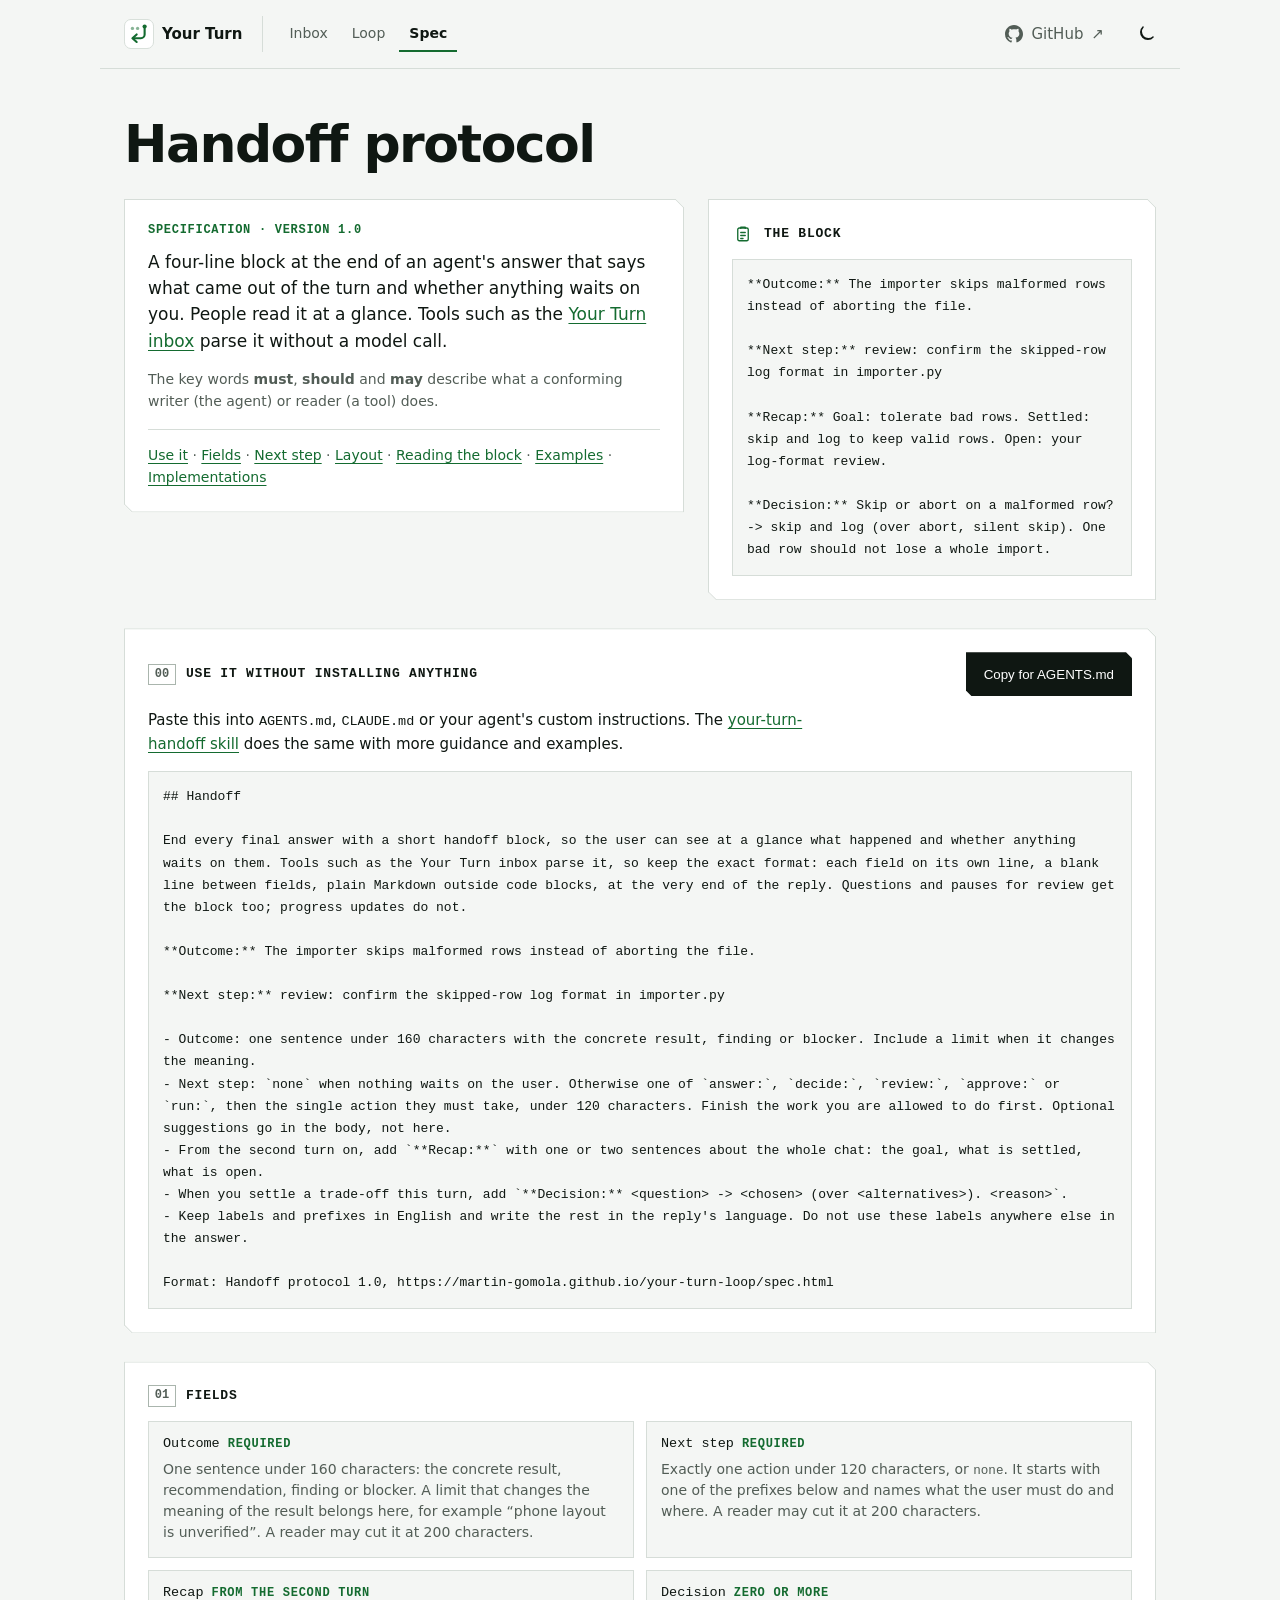
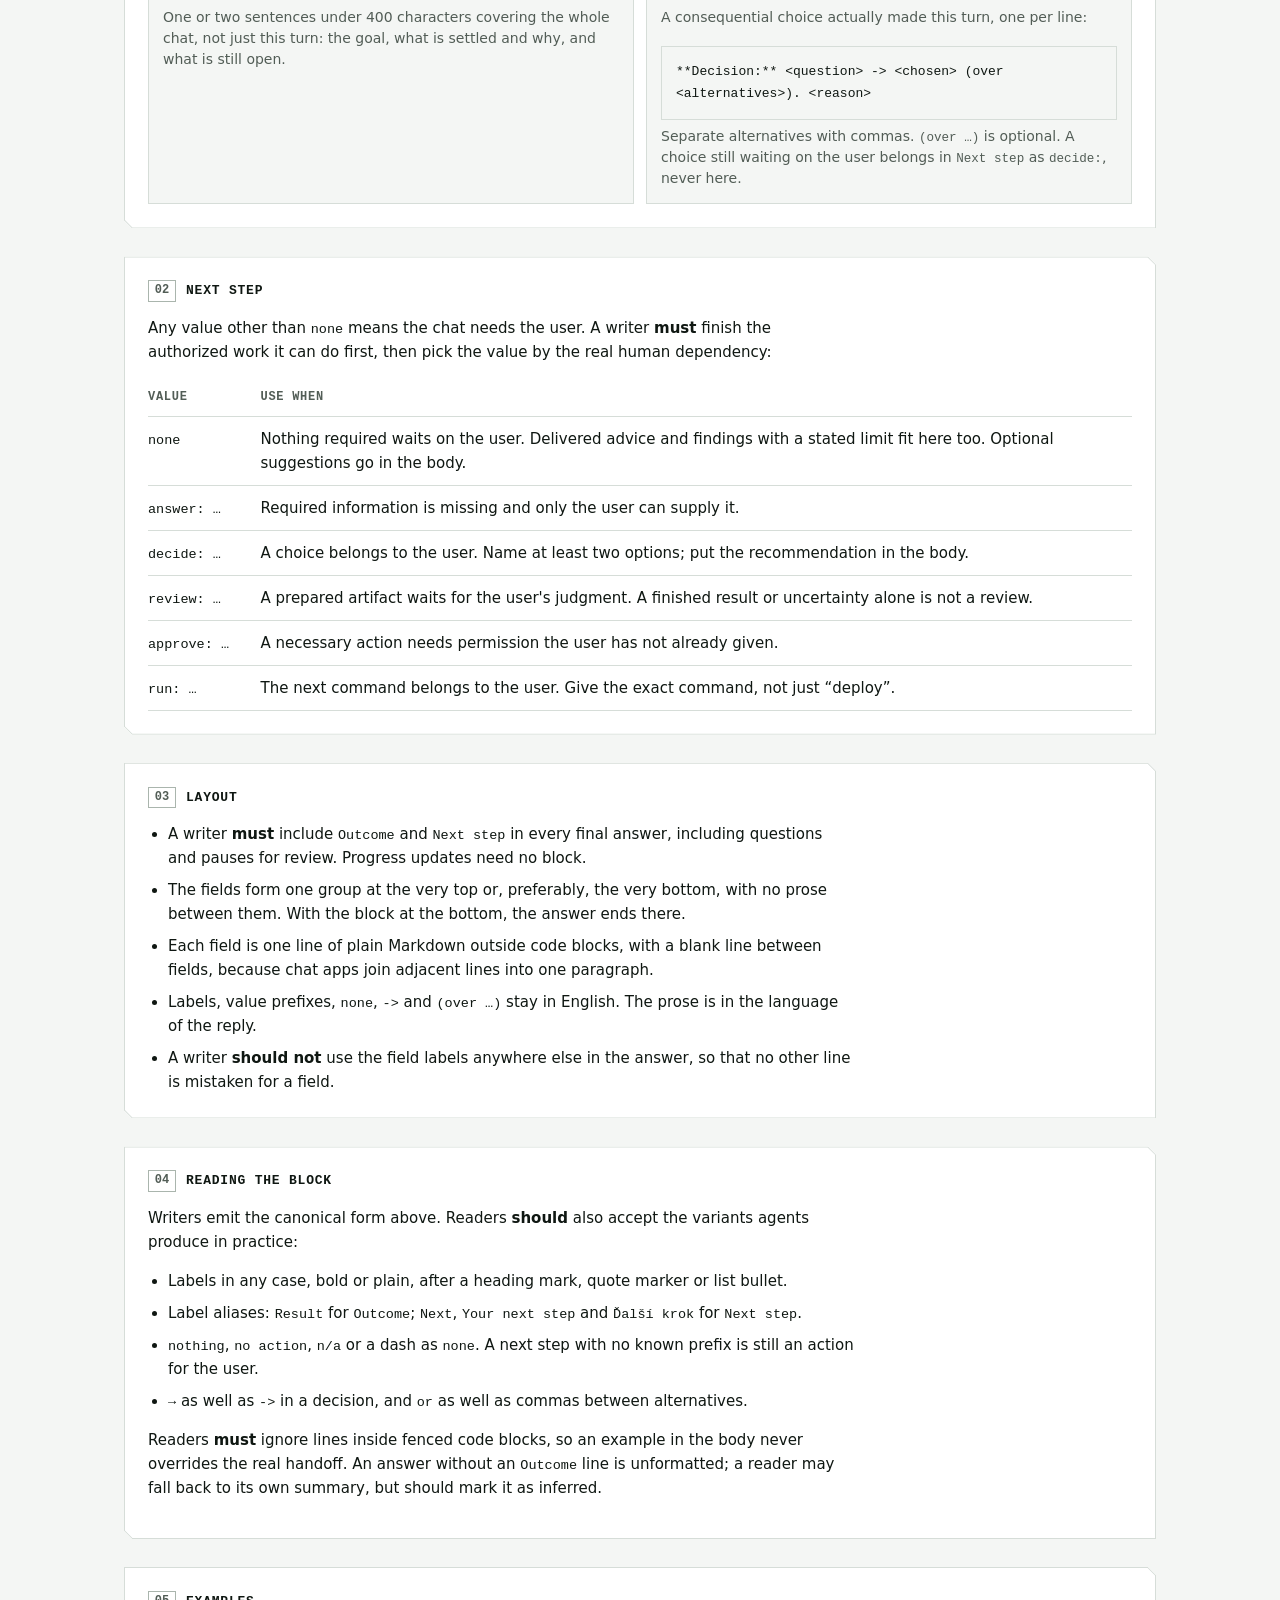
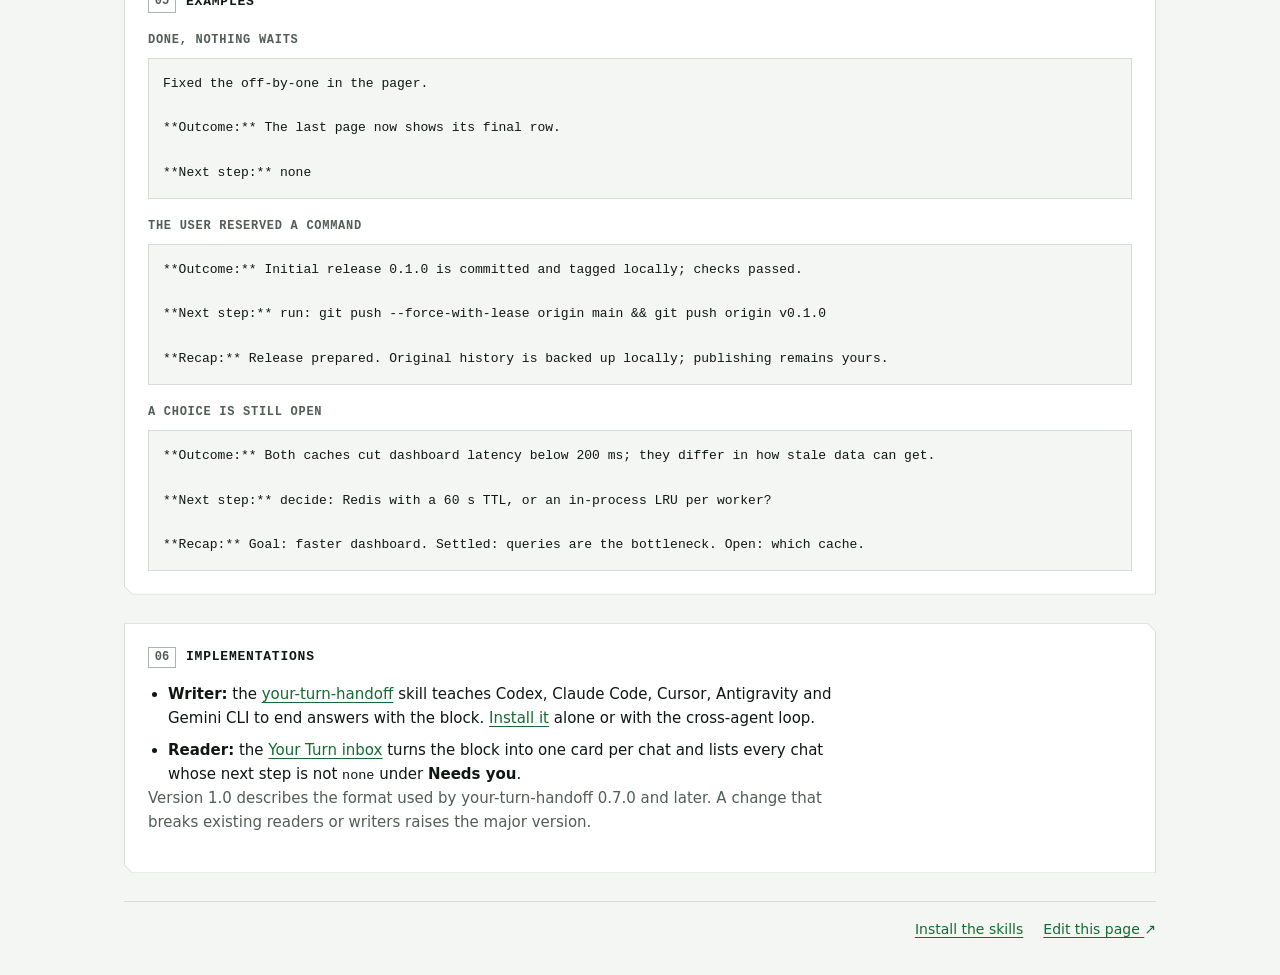
==== site/spec.html @ 4820e1c3 "feat(site): align product page and spec with unified sharp HUD layout" ====
<!doctype html>
<html lang="en">
<meta charset="utf-8">
<meta name="viewport" content="width=device-width,initial-scale=1">
<meta name="color-scheme" content="light dark">
<meta name="description" content="The handoff protocol: an Outcome, Next step, Recap and Decision block that ends an AI coding agent's answer, for people and for tools.">
<title>Handoff protocol · Your Turn Loop</title>
<script>try{document.documentElement.dataset.theme=localStorage.getItem('theme')||(matchMedia('(prefers-color-scheme: dark)').matches?'dark':'light')}catch{document.documentElement.dataset.theme='light'}</script>
<link rel="icon" href="icon.svg" type="image/svg+xml">
<link rel="stylesheet" href="style.css?v=2">
<script type="module" src="theme.mjs?v=1"></script>
<script type="module" src="spec.mjs?v=1"></script>
<body>
<!-- GitHub mark from Primer Octicons; license in third-party/primer-octicons-MIT.txt. -->
<header>
  <a class="brand" href="https://martin-gomola.github.io/your-turn/" aria-label="Your Turn">
    <svg class="brand-icon" viewBox="0 0 64 64" aria-hidden="true"><rect class="brand-icon__tile" x="1" y="1" width="62" height="62" rx="14"/><g class="brand-icon__queue"><circle cx="18" cy="20" r="3.5"/><circle cx="29" cy="20" r="3.5"/></g><path class="brand-icon__route" d="M44 16v17c0 4.418-3.582 8-8 8H20"/><path class="brand-icon__route" d="m27 33-9 8 9 8"/><circle class="brand-icon__active" cx="44" cy="16" r="4.5"/></svg>
    <span>Your Turn</span>
  </a>
  <nav class="site-nav" aria-label="Product parts">
    <a href="https://martin-gomola.github.io/your-turn/">Inbox</a>
    <a href="./">Loop</a>
    <a href="spec.html" aria-current="page">Spec</a>
  </nav>
  <a class="repo" href="https://github.com/martin-gomola/your-turn-loop" aria-label="Your Turn Loop on GitHub"><svg class="github-mark" viewBox="0 0 16 16" aria-hidden="true"><path d="M6.766 11.328c-2.063-.25-3.516-1.734-3.516-3.656 0-.781.281-1.625.75-2.188-.203-.515-.172-1.609.063-2.062.625-.078 1.468.25 1.968.703.594-.187 1.219-.281 1.985-.281.765 0 1.39.094 1.953.265.484-.437 1.344-.765 1.969-.687.218.422.25 1.515.046 2.047.5.593.766 1.39.766 2.203 0 1.922-1.453 3.375-3.547 3.64.531.344.89 1.094.89 1.954v1.625c0 .468.391.734.86.547C13.781 14.359 16 11.53 16 8.03 16 3.61 12.406 0 7.984 0 3.563 0 0 3.61 0 8.031a7.88 7.88 0 0 0 5.172 7.422c.422.156.828-.125.828-.547v-1.25c-.219.094-.5.156-.75.156-1.031 0-1.64-.562-2.078-1.609-.172-.422-.36-.672-.719-.719-.187-.015-.25-.093-.25-.187 0-.188.313-.328.625-.328.453 0 .844.281 1.25.86.313.452.64.655 1.031.655s.641-.14 1-.5c.266-.265.47-.5.657-.656"/></svg><span>GitHub</span><span aria-hidden="true">↗</span></a>
  <button id="theme-toggle" class="theme-toggle" type="button" aria-label="Switch to dark theme" title="Switch to dark theme"><svg aria-hidden="true" viewBox="0 0 24 24"><path d="M20.5 15.5A8.5 8.5 0 0 1 8.5 3.5a8.5 8.5 0 1 0 12 12Z"/></svg></button>
</header>
<main class="spec">
  <h1>Handoff protocol</h1>
  <div class="workspace">
    <section class="hud-panel spec-intro" aria-label="About this specification">
      <p class="flow-kicker">Specification · version 1.0</p>
      <p class="spec-lead">A four-line block at the end of an agent's answer that says what came out of the turn and whether anything waits on you. People read it at a glance. Tools such as the <a href="https://github.com/martin-gomola/your-turn">Your Turn inbox</a> parse it without a model call.</p>
      <p class="spec-note">The key words <strong>must</strong>, <strong>should</strong> and <strong>may</strong> describe what a conforming writer (the agent) or reader (a tool) does.</p>
      <nav class="spec-toc" aria-label="On this page">
    <a href="#use">Use it</a> · <a href="#fields">Fields</a> · <a href="#next-step">Next step</a> · <a href="#layout">Layout</a> · <a href="#reading">Reading the block</a> · <a href="#examples">Examples</a> · <a href="#implementations">Implementations</a>
  </nav>
    </section>
    <section class="hud-panel spec-example" aria-labelledby="example-title">
      <div class="result-title">
        <span class="result-icon" aria-hidden="true"><svg viewBox="0 0 24 24" fill="none" stroke="currentColor" stroke-width="1.8" stroke-linecap="round" stroke-linejoin="round"><rect x="5" y="4" width="14" height="17" rx="2"/><path d="M9 4.5V3h6v1.5M9 10h6M9 14h6M9 18h3"/></svg></span>
        <h2 id="example-title">The block</h2>
      </div>
      <pre tabindex="0" aria-label="Example handoff block">**Outcome:** The importer skips malformed rows instead of aborting the file.

**Next step:** review: confirm the skipped-row log format in importer.py

**Recap:** Goal: tolerate bad rows. Settled: skip and log to keep valid rows. Open: your log-format review.

**Decision:** Skip or abort on a malformed row? -> skip and log (over abort, silent skip). One bad row should not lose a whole import.</pre>
    </section>
  </div>
  <section class="hud-panel spec-section spec-adopt" id="use" aria-labelledby="use-title">
    <div class="result-heading">
      <h2 class="field-label" id="use-title"><span class="field-step" aria-hidden="true">00</span><span>Use it without installing anything</span></h2>
      <button id="copy-snippet" type="button">Copy for AGENTS.md</button>
    </div>
    <p>Paste this into <code>AGENTS.md</code>, <code>CLAUDE.md</code> or your agent's custom instructions. The <a href="./">your-turn-handoff skill</a> does the same with more guidance and examples.</p>
    <pre id="snippet" tabindex="0" aria-label="Handoff instructions for AGENTS.md">## Handoff

End every final answer with a short handoff block, so the user can see at a glance what happened and whether anything waits on them. Tools such as the Your Turn inbox parse it, so keep the exact format: each field on its own line, a blank line between fields, plain Markdown outside code blocks, at the very end of the reply. Questions and pauses for review get the block too; progress updates do not.

**Outcome:** The importer skips malformed rows instead of aborting the file.

**Next step:** review: confirm the skipped-row log format in importer.py

- Outcome: one sentence under 160 characters with the concrete result, finding or blocker. Include a limit when it changes the meaning.
- Next step: `none` when nothing waits on the user. Otherwise one of `answer:`, `decide:`, `review:`, `approve:` or `run:`, then the single action they must take, under 120 characters. Finish the work you are allowed to do first. Optional suggestions go in the body, not here.
- From the second turn on, add `**Recap:**` with one or two sentences about the whole chat: the goal, what is settled, what is open.
- When you settle a trade-off this turn, add `**Decision:** &lt;question&gt; -&gt; &lt;chosen&gt; (over &lt;alternatives&gt;). &lt;reason&gt;`.
- Keep labels and prefixes in English and write the rest in the reply's language. Do not use these labels anywhere else in the answer.

Format: Handoff protocol 1.0, https://martin-gomola.github.io/your-turn-loop/spec.html</pre>
    <p id="copy-status" class="spec-note" role="status" aria-live="polite"></p>
  </section>
  <section class="hud-panel spec-section" id="fields" aria-labelledby="fields-title">
    <h2 class="field-label" id="fields-title"><span class="field-step" aria-hidden="true">01</span><span>Fields</span></h2>
    <div class="spec-fields">
      <article>
        <h3><code>Outcome</code> <span class="spec-badge">required</span></h3>
        <p>One sentence under 160 characters: the concrete result, recommendation, finding or blocker. A limit that changes the meaning of the result belongs here, for example “phone layout is unverified”. A reader may cut it at 200 characters.</p>
      </article>
      <article>
        <h3><code>Next step</code> <span class="spec-badge">required</span></h3>
        <p>Exactly one action under 120 characters, or <code>none</code>. It starts with one of the prefixes below and names what the user must do and where. A reader may cut it at 200 characters.</p>
      </article>
      <article>
        <h3><code>Recap</code> <span class="spec-badge">from the second turn</span></h3>
        <p>One or two sentences under 400 characters covering the whole chat, not just this turn: the goal, what is settled and why, and what is still open.</p>
      </article>
      <article>
        <h3><code>Decision</code> <span class="spec-badge">zero or more</span></h3>
        <p>A consequential choice actually made this turn, one per line:</p>
        <pre>**Decision:** &lt;question&gt; -&gt; &lt;chosen&gt; (over &lt;alternatives&gt;). &lt;reason&gt;</pre>
        <p>Separate alternatives with commas. <code>(over …)</code> is optional. A choice still waiting on the user belongs in <code>Next step</code> as <code>decide:</code>, never here.</p>
      </article>
    </div>
  </section>

  <section class="hud-panel spec-section" id="next-step" aria-labelledby="next-title">
    <h2 class="field-label" id="next-title"><span class="field-step" aria-hidden="true">02</span><span>Next step</span></h2>
    <p>Any value other than <code>none</code> means the chat needs the user. A writer <strong>must</strong> finish the authorized work it can do first, then pick the value by the real human dependency:</p>
    <table class="spec-table">
      <thead><tr><th scope="col">Value</th><th scope="col">Use when</th></tr></thead>
      <tbody>
        <tr><td><code>none</code></td><td>Nothing required waits on the user. Delivered advice and findings with a stated limit fit here too. Optional suggestions go in the body.</td></tr>
        <tr><td><code>answer: …</code></td><td>Required information is missing and only the user can supply it.</td></tr>
        <tr><td><code>decide: …</code></td><td>A choice belongs to the user. Name at least two options; put the recommendation in the body.</td></tr>
        <tr><td><code>review: …</code></td><td>A prepared artifact waits for the user's judgment. A finished result or uncertainty alone is not a review.</td></tr>
        <tr><td><code>approve: …</code></td><td>A necessary action needs permission the user has not already given.</td></tr>
        <tr><td><code>run: …</code></td><td>The next command belongs to the user. Give the exact command, not just “deploy”.</td></tr>
      </tbody>
    </table>
  </section>

  <section class="hud-panel spec-section" id="layout" aria-labelledby="layout-title">
    <h2 class="field-label" id="layout-title"><span class="field-step" aria-hidden="true">03</span><span>Layout</span></h2>
    <ul class="spec-list">
      <li>A writer <strong>must</strong> include <code>Outcome</code> and <code>Next step</code> in every final answer, including questions and pauses for review. Progress updates need no block.</li>
      <li>The fields form one group at the very top or, preferably, the very bottom, with no prose between them. With the block at the bottom, the answer ends there.</li>
      <li>Each field is one line of plain Markdown outside code blocks, with a blank line between fields, because chat apps join adjacent lines into one paragraph.</li>
      <li>Labels, value prefixes, <code>none</code>, <code>-&gt;</code> and <code>(over …)</code> stay in English. The prose is in the language of the reply.</li>
      <li>A writer <strong>should not</strong> use the field labels anywhere else in the answer, so that no other line is mistaken for a field.</li>
    </ul>
  </section>

  <section class="hud-panel spec-section" id="reading" aria-labelledby="reading-title">
    <h2 class="field-label" id="reading-title"><span class="field-step" aria-hidden="true">04</span><span>Reading the block</span></h2>
    <p>Writers emit the canonical form above. Readers <strong>should</strong> also accept the variants agents produce in practice:</p>
    <ul class="spec-list">
      <li>Labels in any case, bold or plain, after a heading mark, quote marker or list bullet.</li>
      <li>Label aliases: <code>Result</code> for <code>Outcome</code>; <code>Next</code>, <code>Your next step</code> and <code>Ďalší krok</code> for <code>Next step</code>.</li>
      <li><code>nothing</code>, <code>no action</code>, <code>n/a</code> or a dash as <code>none</code>. A next step with no known prefix is still an action for the user.</li>
      <li><code>→</code> as well as <code>-&gt;</code> in a decision, and <code>or</code> as well as commas between alternatives.</li>
    </ul>
    <p>Readers <strong>must</strong> ignore lines inside fenced code blocks, so an example in the body never overrides the real handoff. An answer without an <code>Outcome</code> line is unformatted; a reader may fall back to its own summary, but should mark it as inferred.</p>
  </section>

  <section class="hud-panel spec-section" id="examples" aria-labelledby="examples-title">
    <h2 class="field-label" id="examples-title"><span class="field-step" aria-hidden="true">05</span><span>Examples</span></h2>
    <h3 class="detail-label">Done, nothing waits</h3>
    <pre>Fixed the off-by-one in the pager.

**Outcome:** The last page now shows its final row.

**Next step:** none</pre>
    <h3 class="detail-label">The user reserved a command</h3>
    <pre>**Outcome:** Initial release 0.1.0 is committed and tagged locally; checks passed.

**Next step:** run: git push --force-with-lease origin main &amp;&amp; git push origin v0.1.0

**Recap:** Release prepared. Original history is backed up locally; publishing remains yours.</pre>
    <h3 class="detail-label">A choice is still open</h3>
    <pre>**Outcome:** Both caches cut dashboard latency below 200 ms; they differ in how stale data can get.

**Next step:** decide: Redis with a 60 s TTL, or an in-process LRU per worker?

**Recap:** Goal: faster dashboard. Settled: queries are the bottleneck. Open: which cache.</pre>
  </section>

  <section class="hud-panel spec-section" id="implementations" aria-labelledby="impl-title">
    <h2 class="field-label" id="impl-title"><span class="field-step" aria-hidden="true">06</span><span>Implementations</span></h2>
    <ul class="spec-list">
      <li><strong>Writer:</strong> the <a href="https://github.com/martin-gomola/your-turn-loop/blob/main/skills/your-turn-handoff/SKILL.md">your-turn-handoff</a> skill teaches Codex, Claude Code, Cursor, Antigravity and Gemini CLI to end answers with the block. <a href="./">Install it</a> alone or with the cross-agent loop.</li>
      <li><strong>Reader:</strong> the <a href="https://github.com/martin-gomola/your-turn">Your Turn inbox</a> turns the block into one card per chat and lists every chat whose next step is not <code>none</code> under <strong>Needs you</strong>.</li>
    </ul>
    <p class="spec-note">Version 1.0 describes the format used by your-turn-handoff 0.7.0 and later. A change that breaks existing readers or writers raises the major version.</p>
  </section>
  <footer class="app-footer spec-footer"><a href="./">Install the skills</a><a href="https://github.com/martin-gomola/your-turn-loop/blob/main/site/spec.html">Edit this page <span aria-hidden="true">↗</span></a></footer>
</main>
</body></html>
---- site/style.css ----
/* Shared product system with martin-gomola/your-turn site/style.css.
   Flat surfaces, chamfered HUD bezel on major panels, sharp 0px inner geometry,
   and clean 1px accent borders without rounded SaaS bubbles, drop shadows, or colored side stripes. */
:root {
  color-scheme: light;
  font-family: -apple-system, BlinkMacSystemFont, "Segoe UI", system-ui, sans-serif;
  color: var(--ink);
  background: var(--page);
  --page: #f4f6f4;
  --surface: #ffffff;
  --surface-subtle: #eceff0;
  --fill: #e7ece9;
  --ink: #0f1712;
  --muted: #525d56;
  --line: #d6ddd8;
  --control-line: #aab5ad;
  --accent: #146b30;
  --accent-tint: rgba(20, 107, 48, .07);
  --action-fill: #0f1712;
  --action-hover: #243029;
  --on-action: #ffffff;
  --grid-dot: rgba(15, 23, 18, .1);

  /* The install panel stays dark in both themes so the command reads as something you run. */
  --term-bg: #0c110e;
  --term-bar: #121915;
  --term-surface: #141c17;
  --term-line: #2c3b33;
  --term-ink: #e2ebe5;
  --term-muted: #8ea095;
  --term-green: #4ade80;
  --term-green-hover: #86efac;
  --term-cyan: #67e8f9;
  --term-amber: #fcd34d;
  --term-violet: #c4b5fd;

  --mono: ui-monospace, "SF Mono", Menlo, Consolas, monospace;
  --ease: cubic-bezier(.2, .7, .2, 1);

  /* Deck's signature HUD bezel: 8px top-right and bottom-left chamfers. */
  --hud-shape: polygon(0 0, calc(100% - 8px) 0, 100% 8px, 100% 100%, 8px 100%, 0 calc(100% - 8px));
  --hud-ring: polygon(evenodd,
    0 0, calc(100% - 8px) 0, 100% 8px, 100% 100%, 8px 100%, 0 calc(100% - 8px), 0 0,
    1px 1px, calc(100% - 8.41px) 1px, calc(100% - 1px) 8.41px, calc(100% - 1px) calc(100% - 1px),
    8.41px calc(100% - 1px), 1px calc(100% - 8.41px), 1px 1px);
  --hud-cut: polygon(0 0, calc(100% - 6px) 0, 100% 6px, 100% 100%, 6px 100%, 0 calc(100% - 6px));
}

:root[data-theme="dark"] {
  color-scheme: dark;
  --page: #0a0d0c;
  --surface: #111614;
  --surface-subtle: #151c18;
  --fill: #19221d;
  --ink: #e6ede8;
  --muted: #98a69e;
  --line: #24302b;
  --control-line: #3e4e46;
  --accent: #22c55e;
  --accent-tint: rgba(34, 197, 94, .09);
  --action-fill: #e6ede8;
  --action-hover: #ffffff;
  --on-action: #08120c;
  --grid-dot: rgba(170, 220, 195, .09);
  --term-bg: #0d1310;
  --term-bar: #121a16;
  --term-surface: #151f1a;
  --term-line: #2d3e35;
}

* { box-sizing: border-box; }
html { scroll-behavior: smooth; }
body {
  margin: 0;
  background: var(--page);
  color: var(--ink);
  -webkit-font-smoothing: antialiased;
}

header, main {
  max-width: 1080px;
  margin-inline: auto;
  padding-inline: 24px;
}

/* Header with shared Inbox / Loop / Spec product switcher */
header {
  display: flex;
  align-items: center;
  gap: 20px;
  padding-block: 12px;
  border-bottom: 1px solid var(--line);
}
header .brand,
header .repo {
  display: inline-flex;
  align-items: center;
  gap: 8px;
  color: var(--ink);
  font-weight: 600;
  font-size: 15px;
  white-space: nowrap;
  text-decoration: none;
}
.site-nav {
  display: inline-flex;
  align-items: center;
  gap: 4px;
  padding-left: 16px;
  border-left: 1px solid var(--line);
}
.site-nav a {
  display: inline-flex;
  align-items: center;
  min-height: 36px;
  padding: 6px 10px;
  border-bottom: 2px solid transparent;
  color: var(--muted);
  font-size: 14px;
  font-weight: 500;
  text-decoration: none;
  transition: color .15s var(--ease), border-color .15s var(--ease);
}
.site-nav a:hover { color: var(--ink); }
.site-nav a[aria-current="page"] {
  border-bottom-color: var(--accent);
  color: var(--ink);
  font-weight: 600;
}
header .repo {
  margin-left: auto;
  font-weight: 500;
  color: var(--muted);
}
header .repo:hover { color: var(--ink); }
.github-mark { width: 18px; height: 18px; flex: none; fill: currentColor; }
.brand-icon { width: 30px; height: 30px; flex: none; }
.brand-icon__tile { fill: var(--surface); stroke: var(--line); stroke-width: 2; }
.brand-icon__queue { fill: var(--accent); opacity: .5; }
.brand-icon__route { fill: none; stroke: var(--accent); stroke-width: 4.5; stroke-linecap: round; stroke-linejoin: round; }
.brand-icon__active { fill: var(--accent); }
:root[data-theme="dark"] .brand-icon__queue { fill: var(--ink); opacity: .55; }
:root[data-theme="dark"] .brand-icon__route { stroke: var(--ink); }

/* Align the 20px icon glyph with the content edge rather than its 44px hit box. */
button.theme-toggle {
  display: grid;
  place-items: center;
  width: 44px;
  height: 44px;
  margin-inline-end: -12px;
  padding: 0;
  border: 0;
  border-radius: 0;
  background: transparent;
  color: var(--ink);
  clip-path: none;
  cursor: pointer;
  transition: background-color .15s var(--ease);
}
button.theme-toggle:hover:enabled { background: var(--fill); }
.theme-toggle svg {
  width: 20px;
  height: 20px;
  fill: none;
  stroke: currentColor;
  stroke-width: 1.7;
  stroke-linecap: round;
  stroke-linejoin: round;
}

a {
  color: var(--accent);
  text-underline-offset: 3px;
  text-decoration-thickness: 1px;
}
a span[aria-hidden] {
  display: inline-block;
  transition: transform .18s var(--ease);
}
a:hover span[aria-hidden] { transform: translateX(3px); }
code { font: .9em var(--mono); }

button:focus-visible,
pre:focus-visible,
a:focus-visible,
summary:focus-visible {
  outline: 2px solid var(--accent);
  outline-offset: 2px;
}

main {
  display: flex;
  flex-direction: column;
  gap: 56px;
  padding-block: 48px 32px;
}

/* Deck HUD panel */
.hud-panel {
  --hud-frame: var(--line);
  position: relative;
  min-width: 0;
  margin: 0;
  padding: 24px;
  border: 0;
  border-radius: 0;
  background: var(--surface);
  clip-path: var(--hud-shape);
}
.hud-panel::before {
  content: "";
  position: absolute;
  inset: 0;
  z-index: 2;
  background: var(--hud-frame);
  pointer-events: none;
  clip-path: var(--hud-ring);
  transition: background-color .2s var(--ease);
}

/* Buttons */
button,
.button-primary,
.button-secondary,
.copy-button {
  display: inline-flex;
  align-items: center;
  justify-content: center;
  gap: 8px;
  min-height: 44px;
  padding: 10px 18px;
  border-radius: 0;
  font: 600 14px/1.2 inherit;
  text-decoration: none;
  cursor: pointer;
  transition: background-color .15s var(--ease), border-color .15s var(--ease), color .15s var(--ease), transform .1s var(--ease);
}
button,
.button-primary {
  border: 0;
  background: var(--action-fill);
  color: var(--on-action);
  clip-path: var(--hud-cut);
}
button:hover:enabled,
.button-primary:hover { background: var(--action-hover); }
button:active:enabled,
.button-primary:active,
.button-secondary:active { transform: translateY(1px); }
button:disabled {
  background: var(--fill);
  color: var(--muted);
  cursor: not-allowed;
}
.button-secondary {
  border: 1px solid var(--control-line);
  background: var(--surface);
  color: var(--ink);
  clip-path: none;
}
.button-secondary:hover {
  border-color: var(--ink);
  background: var(--fill);
}
#flow-select {
  font: 700 12px/1.2 var(--mono);
  letter-spacing: .06em;
  text-transform: uppercase;
}
#flow-select[aria-pressed="true"] {
  border: 1px solid var(--accent);
  background: var(--accent-tint);
  color: var(--accent);
  clip-path: none;
}
#flow-select[aria-pressed="true"]:hover:enabled {
  background: var(--fill);
}
#flow-select[aria-pressed="true"]::before { content: "✓ "; }

/* Hero */
.hero {
  display: flex;
  flex-direction: column;
  gap: 16px;
  max-width: 68ch;
}
.hero h1,
.spec h1 {
  margin: 0;
  font-size: clamp(34px, 5vw, 52px);
  font-weight: 700;
  line-height: 1.04;
  letter-spacing: -.03em;
}
.lead {
  margin: 0;
  color: var(--muted);
  font-size: 18px;
  line-height: 1.55;
}
.hero-actions {
  display: flex;
  flex-wrap: wrap;
  align-items: center;
  gap: 12px;
  margin-top: 6px;
}

/* Shared section headings */
.kicker,
.flow-kicker,
.spec-badge,
.detail-label {
  margin: 0;
  color: var(--accent);
  font: 600 12px/1.3 var(--mono);
  letter-spacing: .06em;
  text-transform: uppercase;
}
.detail-label { display: block; color: var(--muted); }
.section-head {
  display: flex;
  flex-direction: column;
  gap: 8px;
  margin-bottom: 20px;
}
.section-head h2,
.flow h2,
.pet-section h2 {
  margin: 0;
  font-size: clamp(24px, 3vw, 32px);
  font-weight: 700;
  line-height: 1.15;
  letter-spacing: -.02em;
}
.section-text,
#flow-description {
  max-width: 64ch;
  margin: 0;
  color: var(--muted);
  font-size: 16px;
  line-height: 1.55;
}

/* Cross-agent loop (illustration + interactive 5-stage pipeline) */
.flow {
  display: flex;
  flex-direction: column;
  gap: 24px;
}
.flow-art {
  display: block;
  width: calc(100% + 48px);
  height: auto;
  margin: -24px -24px 0;
  border-bottom: 1px solid var(--line);
}
.flow-art-dark,
:root[data-theme="dark"] .flow-art-light { display: none; }
:root[data-theme="dark"] .flow-art-dark { display: block; }
.flow-heading {
  display: flex;
  flex-wrap: wrap;
  align-items: flex-end;
  justify-content: space-between;
  gap: 16px 24px;
}
.flow-heading > div {
  display: flex;
  flex-direction: column;
  gap: 8px;
}
.flow-cta {
  display: flex;
  flex-wrap: wrap;
  align-items: center;
  gap: 16px;
}
.armed-meter {
  display: grid;
  gap: 6px;
  min-width: 112px;
  color: var(--muted);
  font: 600 11px/1.3 var(--mono);
  font-variant-numeric: tabular-nums;
  letter-spacing: .06em;
  text-transform: uppercase;
}
.armed-meter::after {
  content: "";
  height: 3px;
  background: linear-gradient(var(--accent), var(--accent)) 0 0 / calc(var(--p, 0) * 100%) 100% no-repeat, var(--line);
  transition: background-size .3s var(--ease);
}
.flow[data-loop="closed"] .armed-meter { color: var(--accent); }

.flow-steps {
  display: grid;
  grid-template-columns: minmax(0, 1fr);
  gap: 22px;
  margin: 0;
  padding: 0;
  list-style: none;
}
.flow-steps li {
  position: relative;
  display: flex;
  flex-direction: column;
  gap: 8px;
  padding: 16px;
  border: 1px solid var(--line);
  background: var(--page);
  transition: border-color .2s var(--ease), background-color .2s var(--ease);
}
.flow-steps li[data-state="armed"] {
  border-color: var(--accent);
}
.flow-steps li:last-child[data-state="armed"] {
  background: var(--accent-tint);
}
.step-head {
  display: flex;
  align-items: center;
  justify-content: space-between;
  gap: 8px;
}
.field-step {
  display: inline-grid;
  place-items: center;
  min-width: 28px;
  padding: 2px 5px;
  border: 1px solid var(--control-line);
  color: var(--muted);
  font: 600 12px/1.3 var(--mono);
  font-variant-numeric: tabular-nums;
  letter-spacing: 0;
}
.flow-steps li[data-state="armed"] .field-step,
.field-group:has(:checked) .field-label .field-step {
  border-color: var(--accent);
  color: var(--accent);
}
.step-state {
  display: inline-flex;
  align-items: center;
  gap: 6px;
  color: var(--muted);
  font: 600 11px/1.3 var(--mono);
  letter-spacing: .06em;
  text-transform: uppercase;
}
.step-state::before {
  content: "";
  width: 6px;
  height: 6px;
  background: var(--control-line);
}
li[data-state="partial"] .step-state { color: var(--ink); }
li[data-state="partial"] .step-state::before { background: var(--accent); opacity: .5; }
li[data-state="armed"] .step-state { color: var(--accent); }
li[data-state="armed"] .step-state::before { background: var(--accent); }
.flow-steps strong {
  font: 700 13px/1.4 var(--mono);
  letter-spacing: .06em;
  text-transform: uppercase;
  color: var(--ink);
}
.flow-steps small {
  color: var(--muted);
  font-size: 14px;
  line-height: 1.5;
}
.closing-copy {
  display: flex;
  flex-direction: column;
  gap: 4px;
}
.flow-chips {
  display: flex;
  flex-wrap: wrap;
  gap: 6px;
  margin-top: auto;
  padding-top: 4px;
}
button.flow-chip {
  display: inline-flex;
  align-items: center;
  gap: 6px;
  min-height: 30px;
  padding: 3px 8px;
  border: 1px solid var(--control-line);
  background: var(--surface);
  color: var(--ink);
  font: 500 12.5px/1.4 var(--mono);
  letter-spacing: 0;
  text-transform: none;
  clip-path: none;
}
button.flow-chip::before {
  content: "";
  width: 6px;
  height: 6px;
  background: var(--control-line);
}
button.flow-chip:hover:enabled {
  border-color: var(--accent);
  background: var(--fill);
}
button.flow-chip[aria-pressed="true"] {
  border-color: var(--accent);
  background: var(--accent-tint);
  color: var(--accent);
}
button.flow-chip[aria-pressed="true"]::before {
  background: var(--accent);
}
.flow-loop {
  margin: 0;
  color: var(--muted);
  font-size: 14px;
  line-height: 1.55;
}
.flow-loop span { color: var(--accent); font-weight: 700; }

/* Install section */
.install-section { scroll-margin-top: 24px; }
.workspace {
  display: grid;
  grid-template-columns: minmax(0, 1fr);
  align-items: start;
  gap: 24px;
}

fieldset { min-width: 0; margin: 0; padding: 0; border: 0; }
.field-group + .field-group {
  margin-top: 24px;
  padding-top: 24px;
  border-top: 1px solid var(--line);
}
.field-label {
  display: flex;
  align-items: center;
  gap: 10px;
  float: left;
  width: 100%;
  margin: 0 0 12px;
  padding: 0;
  color: var(--ink);
  font: 700 13px/1.4 var(--mono);
  letter-spacing: .06em;
  text-transform: uppercase;
}
.field-label code { text-transform: none; letter-spacing: 0; }
.field-help {
  clear: both;
  margin: 0 0 12px;
  color: var(--muted);
  font-size: 14px;
  line-height: 1.55;
}
.skill-options,
.agent-options {
  clear: both;
  display: grid;
  grid-template-columns: minmax(0, 1fr);
  gap: 8px;
}
.skill-options label,
.agent-options label {
  display: flex;
  align-items: flex-start;
  gap: 12px;
  min-height: 48px;
  padding: 12px 14px;
  border: 1px solid var(--line);
  border-radius: 0;
  background: var(--surface);
  cursor: pointer;
  font-size: 15px;
  line-height: 1.4;
  transition: border-color .15s var(--ease), background-color .15s var(--ease);
}
.agent-options label { align-items: center; }
.scope-options label { align-items: flex-start; }
.skill-options label:hover,
.agent-options label:hover {
  border-color: var(--control-line);
  background: var(--surface-subtle);
}
.skill-options label:has(:checked),
.agent-options label:has(:checked) {
  border-color: var(--accent);
  background: var(--accent-tint);
}
.skill-options label:focus-within,
.agent-options label:focus-within {
  outline: 2px solid var(--accent);
  outline-offset: 2px;
}
.skill-options input,
.agent-options input {
  flex: none;
  width: 18px;
  height: 18px;
  margin: 2px 0 0;
  accent-color: var(--accent);
  cursor: inherit;
}
.agent-list input { margin: 0; }
.skill-options strong {
  display: block;
  font: 600 14px/1.4 var(--mono);
  color: var(--ink);
  overflow-wrap: anywhere;
}
.scope-options strong {
  display: block;
  font-weight: 600;
  color: var(--ink);
}
.skill-options small,
.scope-options small {
  display: block;
  margin-top: 2px;
  color: var(--muted);
  font-size: 14px;
  line-height: 1.45;
}
.agent-logo {
  display: block;
  flex: none;
  width: 16px;
  height: 16px;
  object-fit: contain;
}
:root[data-theme="dark"] .agent-logo { filter: invert(1); }
.related {
  margin: 24px 0 0;
  padding-top: 16px;
  border-top: 1px solid var(--line);
  color: var(--muted);
  font-size: 14px;
  line-height: 1.5;
}

/* Commands terminal */
.terminal {
  --hud-frame: var(--term-line);
  padding: 0;
  background: var(--term-bg);
  color: var(--term-ink);
}
.terminal[data-state="ready"] { --hud-frame: var(--term-green); }
.term-bar {
  display: flex;
  align-items: center;
  gap: 10px;
  padding: 12px 16px;
  border-bottom: 1px solid var(--term-line);
  background: var(--term-bar);
}
.term-bar h3 {
  margin: 0;
  color: var(--term-ink);
  font: 700 13px/1.4 var(--mono);
  letter-spacing: .08em;
  text-transform: uppercase;
}
.term-dots { display: flex; gap: 6px; }
.term-dots i {
  width: 8px;
  height: 8px;
  background: var(--term-line);
}
.terminal[data-state="ready"] .term-dots i:first-child { background: var(--term-green); }
.term-path {
  margin-left: auto;
  color: var(--term-muted);
  font: 12px/1 var(--mono);
}
.term-body {
  display: flex;
  flex-direction: column;
  gap: 14px;
  padding: 18px 18px 20px;
}
.terminal pre {
  max-width: 100%;
  margin: 0;
  padding: 16px;
  overflow-wrap: anywhere;
  border: 1px solid var(--term-line);
  border-radius: 0;
  background: var(--term-surface);
  color: var(--term-ink);
  font: 13.5px/1.7 var(--mono);
  white-space: pre-wrap;
}
#commands::before,
#preview::before { content: "$ "; color: var(--term-muted); }
#preview { color: var(--term-muted); }
#preview span:not(.tok-ph) { opacity: .75; }
.tok-env, .tok-cont { color: var(--term-muted); }
.tok-cmd { color: var(--term-ink); font-weight: 700; }
.tok-repo { color: var(--term-violet); }
.tok-flag { color: var(--term-amber); }
.tok-skill { color: var(--term-green); }
.tok-agent { color: var(--term-cyan); }
.tok-ph { color: var(--term-muted); border-bottom: 1px dashed currentColor; }

.term-actions {
  display: flex;
  flex-direction: column;
  gap: 8px;
}
.copy-button {
  width: 100%;
  border: 0;
  background: var(--term-green);
  color: #03140a;
  font: 700 13px/1.2 var(--mono);
  letter-spacing: .06em;
  text-transform: uppercase;
  clip-path: var(--hud-cut);
}
.copy-button:hover:enabled,
.copy-button[data-copied] { background: var(--term-green-hover); }
.copy-button:disabled {
  background: var(--term-surface);
  color: var(--term-muted);
  cursor: not-allowed;
}
button.term-pill {
  align-self: flex-start;
  min-height: 36px;
  padding: 6px 14px;
  border: 1px solid rgba(74, 222, 128, .45);
  background: rgba(74, 222, 128, .1);
  color: var(--term-green);
  font: 600 12px/1.2 var(--mono);
  letter-spacing: .05em;
  text-transform: uppercase;
  clip-path: none;
}
button.term-pill:hover:enabled { background: rgba(74, 222, 128, .18); }
.terminal #status {
  margin: 0;
  color: var(--term-green);
  font: 13px/1.45 var(--mono);
}
#status:empty { display: none; }
.terminal .help {
  margin: 0;
  color: var(--term-muted);
  font-size: 14px;
  line-height: 1.55;
}
.terminal a { color: var(--term-green); }
.terminal :focus-visible { outline-color: var(--term-green); }

.example-block {
  margin-top: 14px;
  padding-top: 14px;
  border-top: 1px solid var(--term-line);
}
.example-block summary {
  display: inline-flex;
  align-items: center;
  gap: 8px;
  min-height: 36px;
  list-style: none;
  color: var(--term-green);
  font-size: 14px;
  font-weight: 500;
  cursor: pointer;
}
.example-block summary::-webkit-details-marker { display: none; }
.example-block summary::before {
  content: "▸";
  display: inline-block;
  font-size: 12px;
  transition: transform .15s var(--ease);
}
.example-block[open] summary::before { transform: rotate(90deg); }
#examples pre { margin-top: 10px; }
.example-steps {
  margin: 14px 0 12px;
  padding-left: 20px;
  color: var(--term-ink);
  font-size: 14px;
  line-height: 1.55;
}
.example-steps li + li { margin-top: 6px; }
.example-steps code { color: var(--term-green); font-weight: 600; overflow-wrap: anywhere; }

/* Handoff protocol spec (spec.html) */
.spec { gap: 28px; color: var(--ink); line-height: 1.6; }
.spec-section { scroll-margin-top: 24px; }
.spec-section > .field-label { float: none; margin-bottom: 14px; }
.spec-section p, .spec-section li { max-width: 72ch; font-size: 15px; }
.spec-section > p:first-of-type { margin-top: 0; }
.spec-intro .spec-lead { margin: 10px 0 0; font-size: 17px; line-height: 1.55; }
.result-heading {
  display: flex;
  flex-wrap: wrap;
  align-items: center;
  justify-content: space-between;
  gap: 12px;
}
.result-title { display: flex; align-items: center; gap: 10px; min-width: 0; }
.result-title h2 {
  margin: 0;
  color: var(--ink);
  font: 700 13px/1.4 var(--mono);
  letter-spacing: .06em;
  text-transform: uppercase;
}
.result-icon { display: grid; place-items: center; flex: none; width: 22px; height: 22px; color: var(--accent); }
.result-icon svg { width: 18px; height: 18px; }
.spec pre {
  max-width: 100%;
  margin: 12px 0 0;
  padding: 14px;
  overflow-wrap: anywhere;
  border: 1px solid var(--line);
  background: var(--page);
  color: var(--ink);
  font: 13px/1.7 var(--mono);
  white-space: pre-wrap;
}
.spec-example pre { margin-top: 14px; }
.spec-toc {
  margin-top: 16px;
  padding-top: 14px;
  border-top: 1px solid var(--line);
  color: var(--muted);
  font-size: 14px;
}
.spec-note { color: var(--muted); font-size: 14px; }
.spec code { overflow-wrap: anywhere; }
.spec-fields { display: grid; gap: 12px; }
.spec-fields article { display: flex; flex-direction: column; gap: 6px; padding: 14px; border: 1px solid var(--line); background: var(--page); }
.spec-fields h3 { display: flex; flex-wrap: wrap; align-items: baseline; gap: 8px; margin: 0; font-size: 15px; }
.spec-fields p { margin: 0; color: var(--muted); font-size: 14px; line-height: 1.5; }
.spec .detail-label { margin: 20px 0 0; }
.spec .detail-label + pre { margin-top: 8px; }
.spec-table { width: 100%; border-collapse: collapse; font-size: 15px; }
.spec-table th, .spec-table td { padding: 10px 12px 10px 0; border-bottom: 1px solid var(--line); text-align: left; vertical-align: top; }
.spec-table th { color: var(--muted); font: 700 12px/1.4 var(--mono); letter-spacing: .06em; text-transform: uppercase; }
.spec-table td:first-child { width: 7.5em; white-space: nowrap; }
.spec-table td:first-child code { overflow-wrap: normal; }
.spec-list { margin: 0; padding-left: 20px; }
.spec-list li + li { margin-top: 8px; }
.spec-footer { justify-content: space-between; }
.spec-adopt .result-heading { margin-bottom: 12px; }
.spec-adopt .result-heading .field-label { float: none; width: auto; margin: 0; }
#copy-status:empty { display: none; }

/* DeeTee companion section */
.pet-section {
  display: flex;
  align-items: center;
  gap: 28px;
}
.pet-frame {
  display: grid;
  place-items: center;
  flex: none;
  width: 176px;
  height: 184px;
  border: 1px solid var(--line);
  background: linear-gradient(var(--grid-dot) 1px, transparent 1px) 0 0 / 8px 8px,
              linear-gradient(90deg, var(--grid-dot) 1px, transparent 1px) 0 0 / 8px 8px,
              var(--page);
}
.pet-preview {
  display: block;
  width: 140px;
  height: 152px;
  object-fit: contain;
  image-rendering: pixelated;
}
.pet-body {
  display: flex;
  flex-direction: column;
  gap: 10px;
}
.pet-head {
  display: flex;
  flex-wrap: wrap;
  align-items: center;
  gap: 12px;
}
.pet-tag {
  padding: 2px 8px;
  border: 1px solid var(--accent);
  background: var(--accent-tint);
  color: var(--accent);
  font: 600 11px/1.5 var(--mono);
  letter-spacing: .06em;
  text-transform: uppercase;
}
.pet-section p {
  margin: 0;
  max-width: 60ch;
  color: var(--muted);
  font-size: 15px;
  line-height: 1.5;
}
.pet-actions {
  display: flex;
  flex-wrap: wrap;
  align-items: center;
  gap: 16px;
  margin-top: 4px;
}
.pet-section .pet-help { font-size: 14px; }

/* Footer */
.app-footer {
  display: flex;
  flex-wrap: wrap;
  justify-content: flex-end;
  gap: 16px 20px;
  padding-top: 16px;
  border-top: 1px solid var(--line);
  font-size: 14px;
}
.app-footer .footer-home { margin-right: auto; }
[hidden] { display: none !important; }

/* Mobile */
@media (max-width: 639px) {
  header, main { padding-inline: 16px; }
  header { gap: 10px; }
  .site-nav { gap: 2px; padding-left: 10px; }
  .site-nav a { padding: 6px 6px; font-size: 13px; }
  main { gap: 40px; padding-block: 32px 24px; }
  header .repo span:not([aria-hidden]) { display: none; }
  .hud-panel { padding: 16px; }
  .terminal { padding: 0; }
  .flow-art { width: calc(100% + 32px); margin: -16px -16px 0; }
  .pet-section { flex-direction: column; align-items: flex-start; gap: 16px; }
  .flow-steps li + li::before {
    content: "↓";
    position: absolute;
    top: -20px;
    left: 50%;
    transform: translateX(-50%);
    color: var(--control-line);
    font: 700 14px/18px var(--mono);
  }
  .flow-steps li[data-state="armed"] + li[data-state="armed"]::before { color: var(--accent); }
}

/* Tablet */
@media (min-width: 640px) {
  .skill-options { grid-template-columns: repeat(2, minmax(0, 1fr)); }
  .agent-list { grid-template-columns: repeat(2, minmax(0, 1fr)); }
  .scope-options { grid-template-columns: repeat(2, minmax(0, 1fr)); }
  .spec-fields { grid-template-columns: repeat(2, minmax(0, 1fr)); }
}
@media (min-width: 640px) and (max-width: 959px) {
  .flow-steps {
    grid-template-columns: repeat(2, minmax(0, 1fr));
    gap: 14px;
  }
  .flow-steps li:last-child { grid-column: 1 / -1; }
}

/* Desktop installer split */
@media (min-width: 900px) {
  .workspace { grid-template-columns: minmax(0, 1.25fr) minmax(350px, 1fr); }
  .result { position: sticky; top: 24px; align-self: start; }
}

/* Desktop 5-stage loop: 4 orchestrator stages over 1 full-width closing stage */
@media (min-width: 960px) {
  .agent-list { grid-template-columns: repeat(3, minmax(0, 1fr)); }
  .flow-steps {
    grid-template-columns: repeat(4, minmax(0, 1fr));
    gap: 38px 18px;
  }
  .flow-steps li:nth-child(2)::before,
  .flow-steps li:nth-child(3)::before,
  .flow-steps li:nth-child(4)::before {
    content: "→";
    position: absolute;
    top: 50%;
    left: -15px;
    transform: translateY(-50%);
    color: var(--control-line);
    font: 700 13px/1 var(--mono);
  }
  .flow-steps li[data-state="armed"] + li[data-state="armed"]:not(:last-child)::before {
    color: var(--accent);
  }
  .flow-steps li:last-child {
    grid-column: 1 / -1;
    flex-direction: row;
    align-items: center;
    gap: 20px;
    padding: 18px 20px;
  }
  .flow-steps li:last-child::before,
  .flow-steps li:last-child::after {
    position: absolute;
    top: -26px;
    color: var(--control-line);
    font: 600 11px/1.2 var(--mono);
    letter-spacing: .04em;
    text-transform: uppercase;
    pointer-events: none;
    transition: color .2s var(--ease);
  }
  .flow-steps li:last-child::before {
    content: "↑ Back to orchestrator";
    left: 16px;
  }
  .flow-steps li:last-child::after {
    content: "↓ To your inbox";
    right: 16px;
  }
  .flow[data-loop="closed"] .flow-steps li:last-child::before,
  .flow[data-loop="closed"] .flow-steps li:last-child::after {
    color: var(--accent);
  }
  .flow-steps li:last-child .step-head {
    flex-direction: column;
    align-items: flex-start;
    gap: 6px;
    min-width: 112px;
  }
  .flow-steps li:last-child .closing-copy {
    display: flex;
    flex-direction: column;
    gap: 4px;
  }
}

@media (prefers-reduced-motion: reduce) {
  html { scroll-behavior: auto; }
  *, *::before, *::after { transition: none !important; animation: none !important; }
}
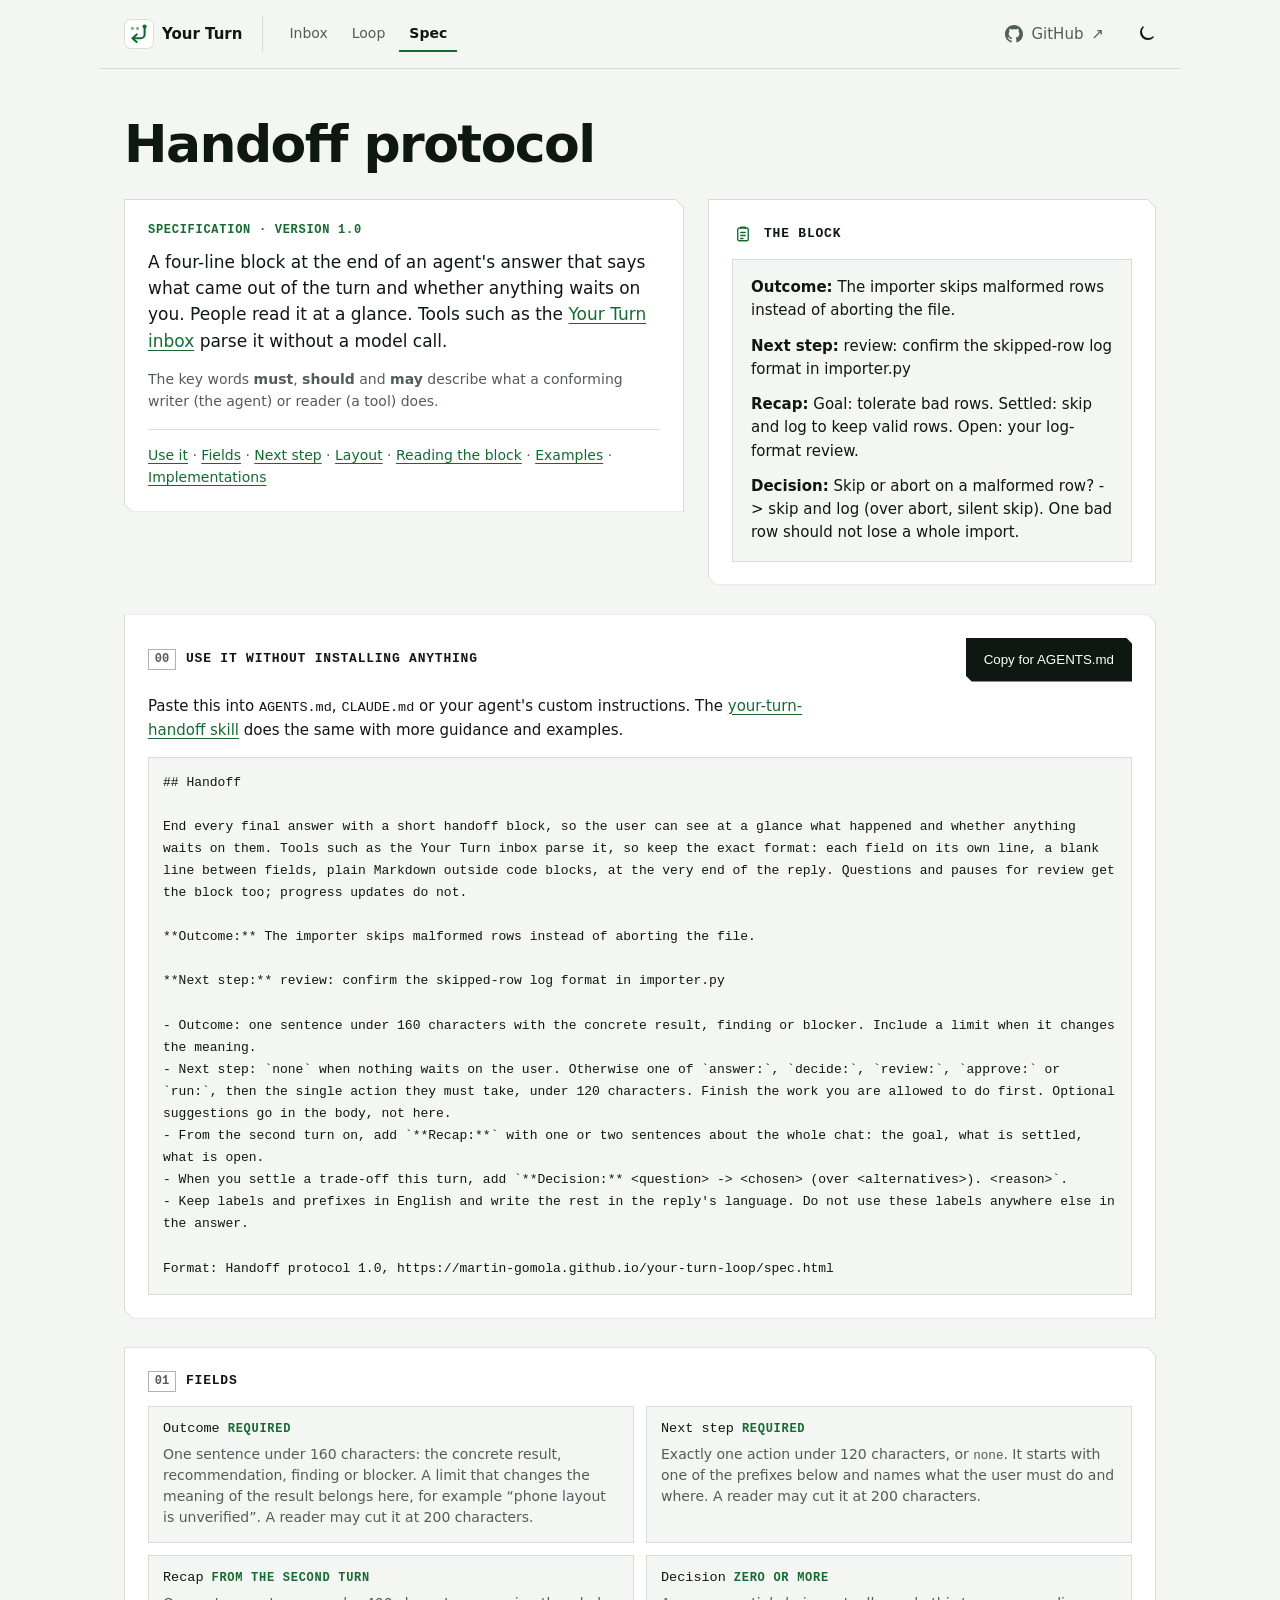
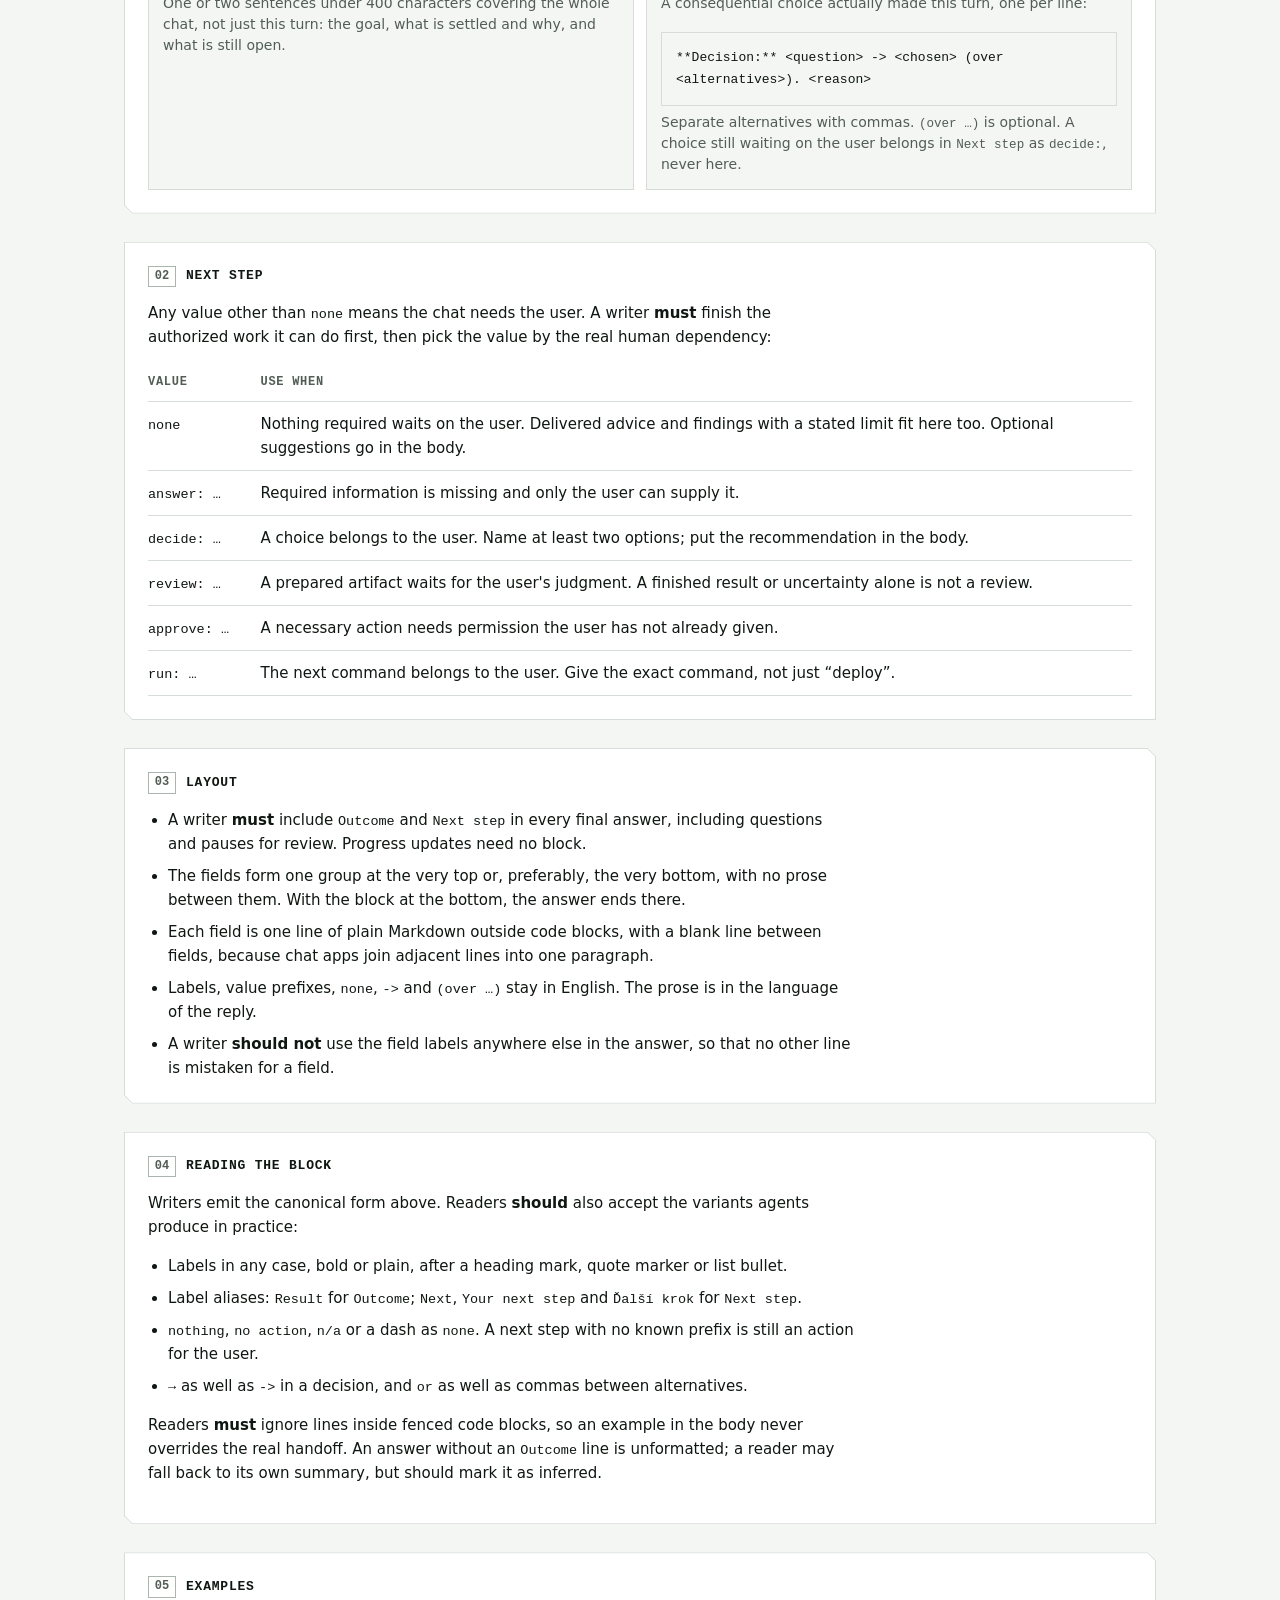
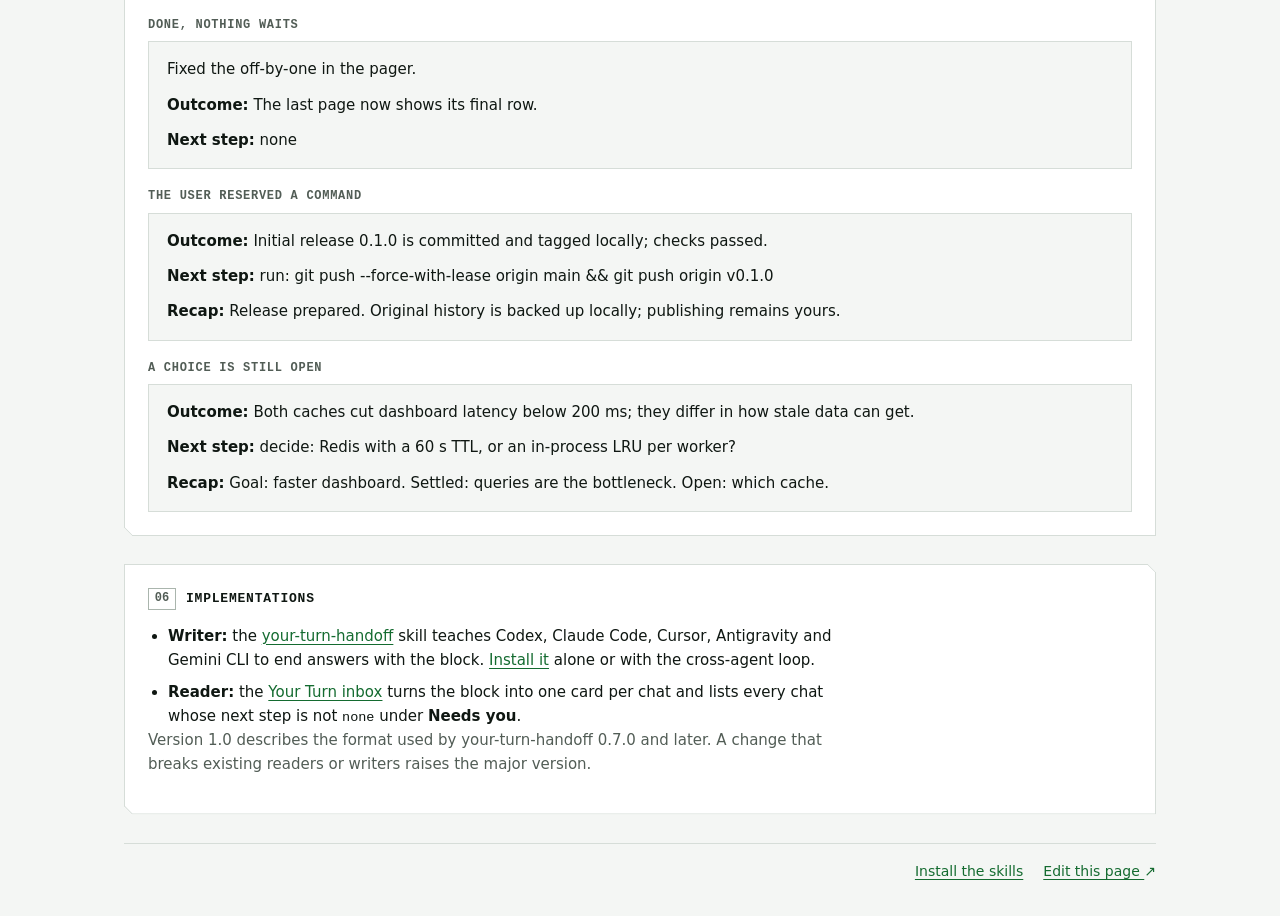
==== commit 0e18285d: "fix(site): render handoff spec examples as formatted chat output" ====
--- a/site/spec.html
+++ b/site/spec.html
@@ -7,7 +7,7 @@
 <title>Handoff protocol · Your Turn Loop</title>
 <script>try{document.documentElement.dataset.theme=localStorage.getItem('theme')||(matchMedia('(prefers-color-scheme: dark)').matches?'dark':'light')}catch{document.documentElement.dataset.theme='light'}</script>
 <link rel="icon" href="icon.svg" type="image/svg+xml">
-<link rel="stylesheet" href="style.css?v=2">
+<link rel="stylesheet" href="style.css?v=3">
 <script type="module" src="theme.mjs?v=1"></script>
 <script type="module" src="spec.mjs?v=1"></script>
 <body>
@@ -41,13 +41,12 @@
         <span class="result-icon" aria-hidden="true"><svg viewBox="0 0 24 24" fill="none" stroke="currentColor" stroke-width="1.8" stroke-linecap="round" stroke-linejoin="round"><rect x="5" y="4" width="14" height="17" rx="2"/><path d="M9 4.5V3h6v1.5M9 10h6M9 14h6M9 18h3"/></svg></span>
         <h2 id="example-title">The block</h2>
       </div>
-      <pre tabindex="0" aria-label="Example handoff block">**Outcome:** The importer skips malformed rows instead of aborting the file.
-
-**Next step:** review: confirm the skipped-row log format in importer.py
-
-**Recap:** Goal: tolerate bad rows. Settled: skip and log to keep valid rows. Open: your log-format review.
-
-**Decision:** Skip or abort on a malformed row? -> skip and log (over abort, silent skip). One bad row should not lose a whole import.</pre>
+      <div class="chat-reply" role="region" aria-label="Example handoff block">
+        <p><strong>Outcome:</strong> The importer skips malformed rows instead of aborting the file.</p>
+        <p><strong>Next step:</strong> review: confirm the skipped-row log format in importer.py</p>
+        <p><strong>Recap:</strong> Goal: tolerate bad rows. Settled: skip and log to keep valid rows. Open: your log-format review.</p>
+        <p><strong>Decision:</strong> Skip or abort on a malformed row? -&gt; skip and log (over abort, silent skip). One bad row should not lose a whole import.</p>
+      </div>
     </section>
   </div>
   <section class="hud-panel spec-section spec-adopt" id="use" aria-labelledby="use-title">
@@ -139,23 +138,23 @@
   <section class="hud-panel spec-section" id="examples" aria-labelledby="examples-title">
     <h2 class="field-label" id="examples-title"><span class="field-step" aria-hidden="true">05</span><span>Examples</span></h2>
     <h3 class="detail-label">Done, nothing waits</h3>
-    <pre>Fixed the off-by-one in the pager.
-
-**Outcome:** The last page now shows its final row.
-
-**Next step:** none</pre>
+    <div class="chat-reply">
+      <p>Fixed the off-by-one in the pager.</p>
+      <p><strong>Outcome:</strong> The last page now shows its final row.</p>
+      <p><strong>Next step:</strong> none</p>
+    </div>
     <h3 class="detail-label">The user reserved a command</h3>
-    <pre>**Outcome:** Initial release 0.1.0 is committed and tagged locally; checks passed.
-
-**Next step:** run: git push --force-with-lease origin main &amp;&amp; git push origin v0.1.0
-
-**Recap:** Release prepared. Original history is backed up locally; publishing remains yours.</pre>
+    <div class="chat-reply">
+      <p><strong>Outcome:</strong> Initial release 0.1.0 is committed and tagged locally; checks passed.</p>
+      <p><strong>Next step:</strong> run: git push --force-with-lease origin main &amp;&amp; git push origin v0.1.0</p>
+      <p><strong>Recap:</strong> Release prepared. Original history is backed up locally; publishing remains yours.</p>
+    </div>
     <h3 class="detail-label">A choice is still open</h3>
-    <pre>**Outcome:** Both caches cut dashboard latency below 200 ms; they differ in how stale data can get.
-
-**Next step:** decide: Redis with a 60 s TTL, or an in-process LRU per worker?
-
-**Recap:** Goal: faster dashboard. Settled: queries are the bottleneck. Open: which cache.</pre>
+    <div class="chat-reply">
+      <p><strong>Outcome:</strong> Both caches cut dashboard latency below 200 ms; they differ in how stale data can get.</p>
+      <p><strong>Next step:</strong> decide: Redis with a 60 s TTL, or an in-process LRU per worker?</p>
+      <p><strong>Recap:</strong> Goal: faster dashboard. Settled: queries are the bottleneck. Open: which cache.</p>
+    </div>
   </section>
 
   <section class="hud-panel spec-section" id="implementations" aria-labelledby="impl-title">
--- a/site/style.css
+++ b/site/style.css
@@ -830,7 +830,24 @@
   font: 13px/1.7 var(--mono);
   white-space: pre-wrap;
 }
-.spec-example pre { margin-top: 14px; }
+.chat-reply {
+  margin: 12px 0 0;
+  padding: 16px 18px;
+  overflow-wrap: break-word;
+  border: 1px solid var(--line);
+  background: var(--page);
+  color: var(--ink);
+  font-size: 15px;
+  line-height: 1.55;
+}
+.spec-example .chat-reply { margin-top: 14px; }
+.chat-reply p {
+  max-width: none;
+  margin: 0;
+  font-size: inherit;
+  line-height: inherit;
+}
+.chat-reply p + p { margin-top: 12px; }
 .spec-toc {
   margin-top: 16px;
   padding-top: 14px;
@@ -845,7 +862,7 @@
 .spec-fields h3 { display: flex; flex-wrap: wrap; align-items: baseline; gap: 8px; margin: 0; font-size: 15px; }
 .spec-fields p { margin: 0; color: var(--muted); font-size: 14px; line-height: 1.5; }
 .spec .detail-label { margin: 20px 0 0; }
-.spec .detail-label + pre { margin-top: 8px; }
+.spec .detail-label + .chat-reply { margin-top: 8px; }
 .spec-table { width: 100%; border-collapse: collapse; font-size: 15px; }
 .spec-table th, .spec-table td { padding: 10px 12px 10px 0; border-bottom: 1px solid var(--line); text-align: left; vertical-align: top; }
 .spec-table th { color: var(--muted); font: 700 12px/1.4 var(--mono); letter-spacing: .06em; text-transform: uppercase; }
